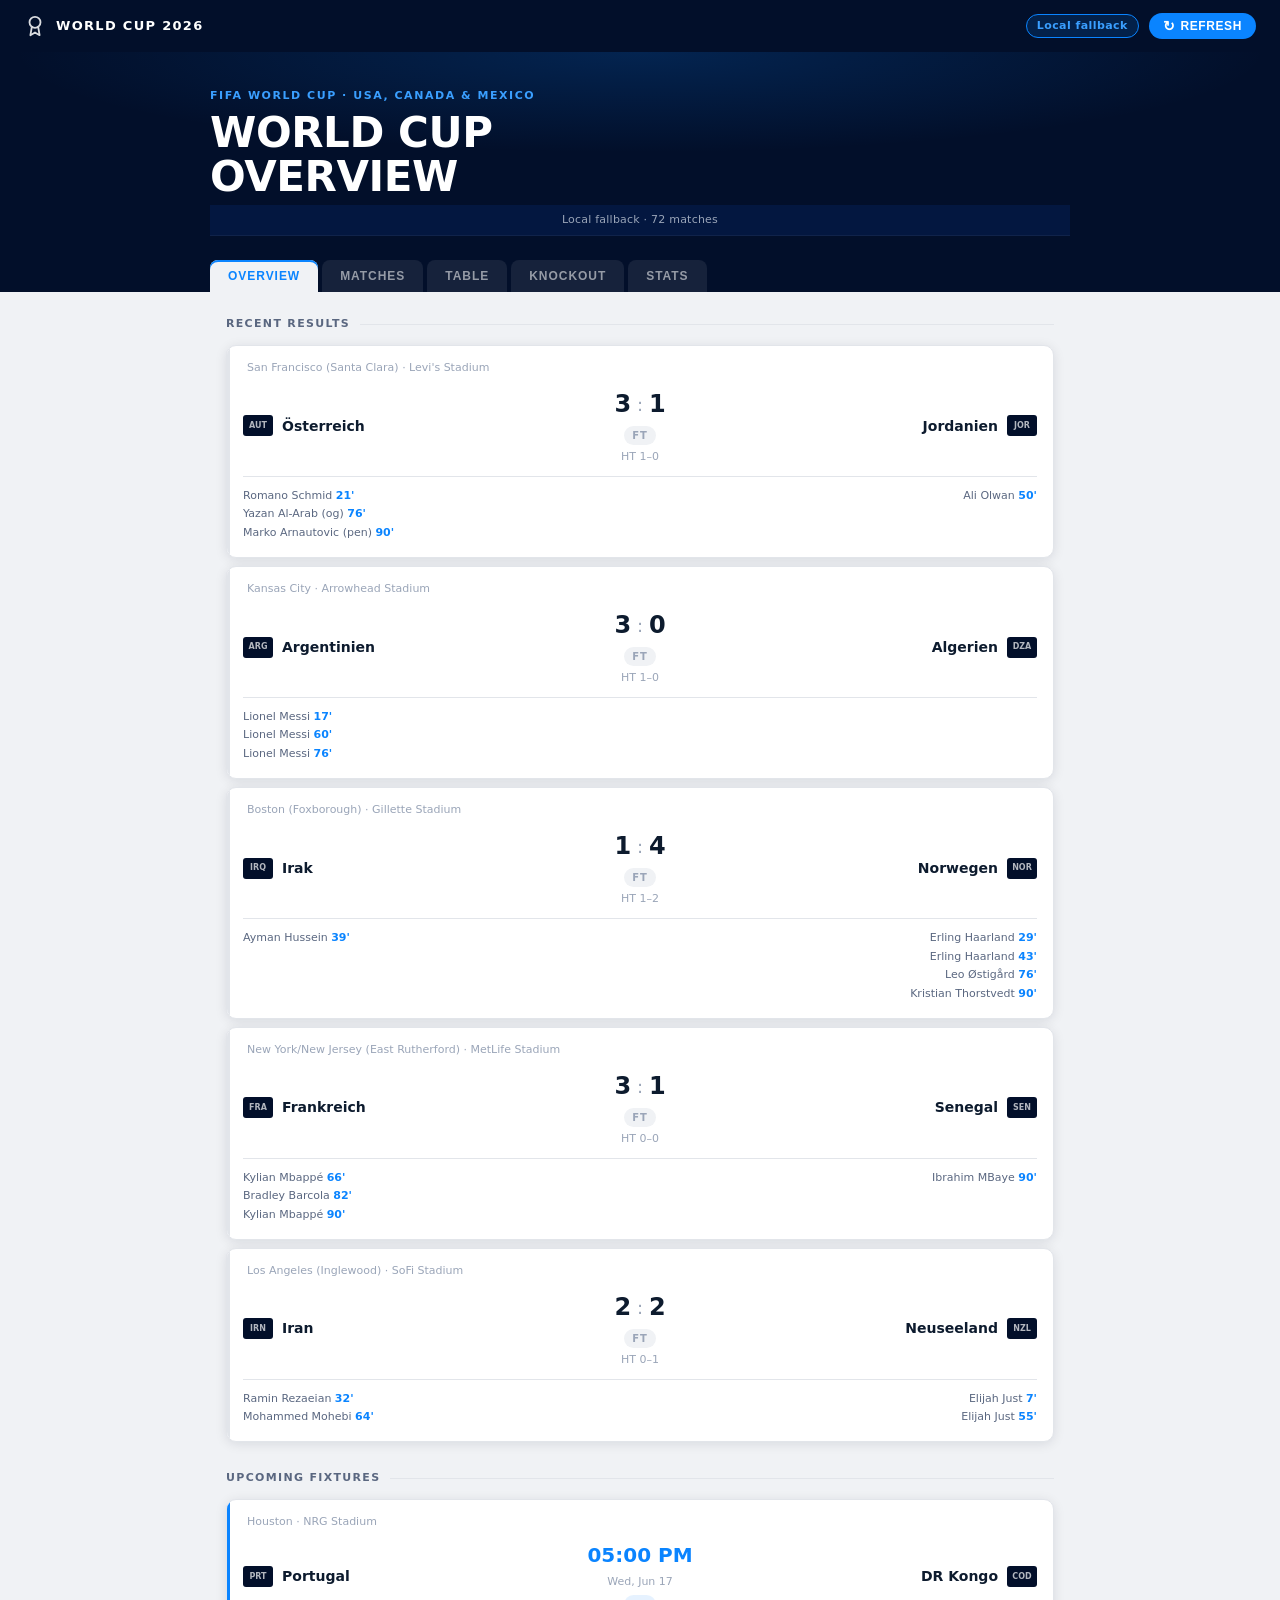
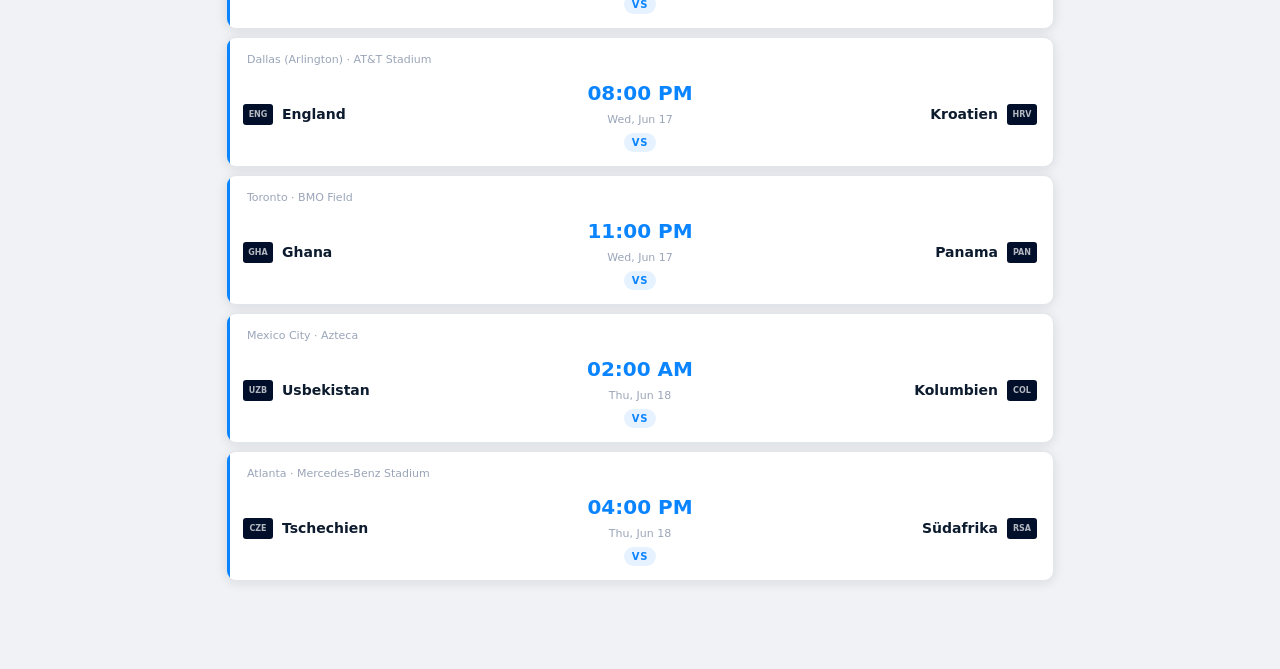
==== index.html @ 9f78140d "Initial commit: FIFA World Cup 2026 Match Centre" ====
<!DOCTYPE html>
<html lang="en">
<head>
<meta charset="UTF-8">
<meta name="viewport" content="width=device-width, initial-scale=1.0">
<title>FIFA World Cup 2026 Match Centre</title>
<style>
/* ── Design tokens ─────────────────────────────────────────────────────── */
:root {
  --hero:    #020f2a;
  --hero2:   #031740;
  --blue:    #0a84ff;
  --blue2:   #3a9fff;
  --red:     #f43056;
  --canvas:  #f0f2f5;
  --card:    #ffffff;
  --border:  #e2e5ea;
  --text:    #0d1b2e;
  --sub:     #5a6780;
  --muted:   #9aa5b8;
  --green:   #00b87a;
  --shadow:  0 2px 12px rgba(2,15,42,.10);
  --shadow2: 0 4px 24px rgba(2,15,42,.14);
  --r:       10px;
}

*, *::before, *::after { box-sizing: border-box; margin: 0; padding: 0; }

body {
  background: var(--canvas);
  color: var(--text);
  font-family: -apple-system, "Segoe UI", system-ui, sans-serif;
  font-size: 14px;
  line-height: 1.5;
  min-height: 100vh;
}

/* ── Top bar ───────────────────────────────────────────────────────────── */
.topbar {
  background: var(--hero);
  display: flex;
  align-items: center;
  justify-content: space-between;
  padding: 0 24px;
  height: 52px;
  gap: 12px;
}
.topbar-brand {
  display: flex;
  align-items: center;
  gap: 10px;
  color: #fff;
  font-size: 13px;
  font-weight: 700;
  letter-spacing: 0.1em;
  text-transform: uppercase;
}
.topbar-brand svg { opacity: .85; }
.topbar-right { display: flex; align-items: center; gap: 10px; }

#source-badge {
  font-size: 11px;
  font-weight: 600;
  padding: 3px 10px;
  border-radius: 20px;
  background: rgba(255,255,255,.08);
  color: var(--muted);
  border: 1px solid rgba(255,255,255,.12);
  letter-spacing: .04em;
  white-space: nowrap;
}
#source-badge.live     { background: rgba(0,184,122,.15); color: var(--green); border-color: var(--green); }
#source-badge.fallback { background: rgba(10,132,255,.15); color: var(--blue2); border-color: var(--blue); }

#refresh-btn {
  display: flex;
  align-items: center;
  gap: 5px;
  background: var(--blue);
  color: #fff;
  border: none;
  padding: 6px 14px;
  border-radius: 20px;
  font-weight: 700;
  font-size: 12px;
  cursor: pointer;
  letter-spacing: .05em;
  text-transform: uppercase;
  transition: background .15s;
  white-space: nowrap;
}
#refresh-btn:hover    { background: var(--blue2); }
#refresh-btn:disabled { opacity: .45; cursor: not-allowed; }
.refresh-icon { font-size: 14px; line-height: 1; }

/* ── Hero ──────────────────────────────────────────────────────────────── */
.hero {
  background: var(--hero);
  padding: 36px 24px 0;
  position: relative;
  overflow: hidden;
}
.hero::before {
  content: '';
  position: absolute;
  inset: 0;
  background: radial-gradient(ellipse 70% 60% at 50% 0%, rgba(10,132,255,.18) 0%, transparent 70%);
  pointer-events: none;
}
.hero-inner {
  max-width: 860px;
  margin: 0 auto;
  position: relative;
}
.hero-eyebrow {
  font-size: 11px;
  font-weight: 700;
  letter-spacing: .14em;
  text-transform: uppercase;
  color: var(--blue2);
  margin-bottom: 6px;
}
.hero-title {
  font-size: clamp(26px, 5vw, 42px);
  font-weight: 900;
  letter-spacing: -.01em;
  text-transform: uppercase;
  color: #fff;
  line-height: 1.05;
  margin-bottom: 6px;
}
.hero-sub {
  font-size: 13px;
  color: rgba(255,255,255,.5);
  margin-bottom: 24px;
}

/* ── Tab nav ───────────────────────────────────────────────────────────── */
.tab-nav {
  display: flex;
  gap: 4px;
  overflow-x: auto;
  scrollbar-width: none;
  padding-bottom: 0;
  position: relative;
}
.tab-nav::-webkit-scrollbar { display: none; }
.tab-btn {
  flex-shrink: 0;
  background: rgba(255,255,255,.08);
  color: rgba(255,255,255,.55);
  border: none;
  padding: 9px 18px;
  border-radius: 8px 8px 0 0;
  font-size: 12px;
  font-weight: 700;
  letter-spacing: .08em;
  text-transform: uppercase;
  cursor: pointer;
  transition: background .15s, color .15s;
  white-space: nowrap;
}
.tab-btn:hover  { background: rgba(255,255,255,.14); color: rgba(255,255,255,.85); }
.tab-btn.active {
  background: var(--canvas);
  color: var(--blue);
  box-shadow: inset 0 2px 0 var(--blue);
}

/* ── Body canvas ───────────────────────────────────────────────────────── */
.body-canvas {
  background: var(--canvas);
  min-height: calc(100vh - 52px - 140px);
}
.page-inner {
  max-width: 860px;
  margin: 0 auto;
  padding: 24px 16px 60px;
}

/* ── Status bar (last updated) ─────────────────────────────────────────── */
#last-updated {
  text-align: center;
  font-size: 11px;
  color: var(--muted);
  padding: 7px 16px;
  background: var(--hero2);
  border-bottom: 1px solid rgba(255,255,255,.05);
  letter-spacing: .02em;
}

/* ── Loading / Error ───────────────────────────────────────────────────── */
#status-msg {
  text-align: center;
  padding: 60px 20px;
  color: var(--sub);
  font-size: 15px;
  display: none;
}
#status-msg.error { color: var(--red); }
.spinner {
  display: inline-block;
  width: 32px; height: 32px;
  border: 3px solid var(--border);
  border-top-color: var(--blue);
  border-radius: 50%;
  animation: spin .7s linear infinite;
  margin-bottom: 14px;
}
@keyframes spin { to { transform: rotate(360deg); } }

/* ── Tab panels ────────────────────────────────────────────────────────── */
.tab-panel { display: none; }
.tab-panel.active { display: block; }

/* ── Placeholder cards (non-Matches tabs) ──────────────────────────────── */
.placeholder-card {
  background: var(--card);
  border: 1px solid var(--border);
  border-radius: var(--r);
  padding: 40px 24px;
  text-align: center;
  box-shadow: var(--shadow);
  margin-bottom: 16px;
}
.placeholder-icon {
  font-size: 40px;
  margin-bottom: 12px;
  opacity: .6;
}
.placeholder-title {
  font-size: 16px;
  font-weight: 700;
  color: var(--text);
  margin-bottom: 6px;
  text-transform: uppercase;
  letter-spacing: .04em;
}
.placeholder-sub { font-size: 13px; color: var(--sub); }

/* ── Stage section ─────────────────────────────────────────────────────── */
.stage { margin-bottom: 28px; }
.stage-header {
  display: flex;
  align-items: center;
  gap: 10px;
  margin-bottom: 12px;
}
.stage-title {
  font-size: 11px;
  font-weight: 800;
  letter-spacing: .12em;
  text-transform: uppercase;
  color: var(--sub);
}
.stage-divider {
  flex: 1;
  height: 1px;
  background: var(--border);
}
.stage-count {
  font-size: 11px;
  color: var(--muted);
  background: var(--border);
  padding: 2px 8px;
  border-radius: 10px;
}

/* ── Match card ────────────────────────────────────────────────────────── */
.match-card {
  background: var(--card);
  border: 1px solid var(--border);
  border-radius: var(--r);
  padding: 14px 16px;
  margin-bottom: 8px;
  box-shadow: var(--shadow);
  transition: box-shadow .15s, border-color .15s;
  position: relative;
  overflow: hidden;
}
.match-card:hover { box-shadow: var(--shadow2); border-color: #cdd2db; }
.match-card::before {
  content: '';
  position: absolute;
  left: 0; top: 0; bottom: 0;
  width: 3px;
  border-radius: 4px 0 0 4px;
}
.match-card.is-live::before    { background: var(--red); }
.match-card.is-finished::before { background: var(--border); }
.match-card.is-upcoming::before { background: var(--blue); }

.match-meta {
  display: flex;
  justify-content: space-between;
  align-items: center;
  font-size: 11px;
  color: var(--muted);
  margin-bottom: 10px;
  padding-left: 4px;
}
.venue-text { font-size: 11px; color: var(--muted); }

.match-body {
  display: grid;
  grid-template-columns: 1fr auto 1fr;
  align-items: center;
  gap: 8px;
}
.team {
  display: flex;
  align-items: center;
  gap: 9px;
}
.team.team2 { flex-direction: row-reverse; text-align: right; }
.team-flag {
  width: 30px; height: 21px;
  object-fit: cover;
  border-radius: 3px;
  flex-shrink: 0;
  background: var(--border);
  box-shadow: 0 1px 3px rgba(0,0,0,.12);
}
.flag-fallback {
  width: 30px; height: 21px;
  background: var(--hero);
  border-radius: 3px;
  display: flex;
  align-items: center;
  justify-content: center;
  font-size: 8px;
  font-weight: 800;
  color: rgba(255,255,255,.7);
  flex-shrink: 0;
}
.team-name {
  font-size: 14px;
  font-weight: 700;
  color: var(--text);
  line-height: 1.2;
}
.team-short { display: none; }

/* Score / time center */
.score-col {
  display: flex;
  flex-direction: column;
  align-items: center;
  gap: 4px;
  min-width: 84px;
}
.score-box {
  display: flex;
  align-items: center;
  font-size: 24px;
  font-weight: 900;
  color: var(--text);
  letter-spacing: -.01em;
}
.score-sep { font-size: 18px; font-weight: 300; color: var(--muted); padding: 0 6px; }

.kickoff-time { font-size: 20px; font-weight: 800; color: var(--blue); }
.kickoff-date { font-size: 11px; color: var(--muted); }

.status-badge {
  font-size: 10px;
  font-weight: 800;
  letter-spacing: .08em;
  text-transform: uppercase;
  padding: 2px 8px;
  border-radius: 10px;
}
.badge-ft   { background: #f0f2f5; color: var(--muted); }
.badge-live { background: var(--red); color: #fff; animation: pulse 1.1s ease-in-out infinite; }
.badge-soon { background: rgba(10,132,255,.1); color: var(--blue); }
@keyframes pulse { 0%,100% { opacity:1; } 50% { opacity:.6; } }

.ht-score { font-size: 11px; color: var(--muted); }

/* Goals */
.goals-row {
  margin-top: 10px;
  padding-top: 10px;
  border-top: 1px solid var(--border);
  display: flex;
  justify-content: space-between;
  gap: 8px;
  font-size: 11px;
  color: var(--sub);
}
.goals-team { flex: 1; }
.goals-team.goals-t2 { text-align: right; }
.goal-item { line-height: 1.7; }
.goal-item .minute { color: var(--blue); font-weight: 700; }

/* ── "More matches" pill ───────────────────────────────────────────────── */
.more-wrap {
  text-align: center;
  margin: 4px 0 16px;
}
#more-btn {
  background: var(--card);
  color: var(--blue);
  border: 1.5px solid var(--blue);
  padding: 8px 22px;
  border-radius: 20px;
  font-size: 12px;
  font-weight: 700;
  letter-spacing: .06em;
  text-transform: uppercase;
  cursor: pointer;
  box-shadow: var(--shadow);
  transition: background .15s, color .15s;
}
#more-btn:hover { background: var(--blue); color: #fff; }

/* ── Responsive ────────────────────────────────────────────────────────── */
@media (max-width: 520px) {
  .topbar { padding: 0 14px; }
  .hero   { padding: 24px 14px 0; }
  .team-name  { display: none; }
  .team-short { display: block; font-size: 13px; font-weight: 700; color: var(--text); }
  .score-box  { font-size: 20px; }
  .hero-title { font-size: 26px; }
  .tab-btn    { padding: 9px 13px; font-size: 11px; }
}
</style>
</head>
<body>

<!-- ── Top bar ──────────────────────────────────────────────────────────── -->
<div class="topbar">
  <div class="topbar-brand">
    <svg width="22" height="22" viewBox="0 0 24 24" fill="none" stroke="currentColor" stroke-width="2" stroke-linecap="round" stroke-linejoin="round">
      <circle cx="12" cy="8" r="6"/><path d="M15.477 12.89 17 22l-5-3-5 3 1.523-9.11"/>
    </svg>
    World Cup 2026
  </div>
  <div class="topbar-right">
    <span id="source-badge">—</span>
    <button id="refresh-btn"><span class="refresh-icon">↻</span> Refresh</button>
  </div>
</div>

<!-- ── Hero + tabs ──────────────────────────────────────────────────────── -->
<div class="hero">
  <div class="hero-inner">
    <div class="hero-eyebrow">FIFA World Cup · USA, Canada &amp; Mexico</div>
    <h1 class="hero-title">World Cup<br>Overview</h1>
    <p class="hero-sub" id="last-updated">Loading match data…</p>

    <nav class="tab-nav" role="tablist">
      <button class="tab-btn active" data-tab="overview"  role="tab">Overview</button>
      <button class="tab-btn"        data-tab="matches"   role="tab">Matches</button>
      <button class="tab-btn"        data-tab="table"     role="tab">Table</button>
      <button class="tab-btn"        data-tab="knockout"  role="tab">Knockout</button>
      <button class="tab-btn"        data-tab="stats"     role="tab">Stats</button>
    </nav>
  </div>
</div>

<!-- ── Body canvas ──────────────────────────────────────────────────────── -->
<div class="body-canvas">
  <div class="page-inner">

    <div id="status-msg"></div>

    <!-- Overview tab -->
    <section class="tab-panel active" id="tab-overview">
      <!-- populated by JS -->
    </section>

    <!-- Matches tab -->
    <section class="tab-panel" id="tab-matches">
      <!-- populated by JS -->
    </section>

    <!-- Table placeholder -->
    <section class="tab-panel" id="tab-table">
      <div class="placeholder-card">
        <div class="placeholder-icon">📊</div>
        <div class="placeholder-title">Group Standings</div>
        <div class="placeholder-sub">Full group tables with points, goal difference and qualification status — coming soon.</div>
      </div>
    </section>

    <!-- Knockout placeholder -->
    <section class="tab-panel" id="tab-knockout">
      <div class="placeholder-card">
        <div class="placeholder-icon">🏆</div>
        <div class="placeholder-title">Knockout Bracket</div>
        <div class="placeholder-sub">The Round of 32 bracket pre-seeded from group standings will appear here once the group stage concludes.</div>
      </div>
    </section>

    <!-- Stats placeholder -->
    <section class="tab-panel" id="tab-stats">
      <div class="placeholder-card">
        <div class="placeholder-icon">⚽</div>
        <div class="placeholder-title">Tournament Stats</div>
        <div class="placeholder-sub">Top scorers, goals by group, and team statistics — coming soon.</div>
      </div>
    </section>

  </div>
</div>

<!-- Uncomment to force local mock (no network needed):
<script src="data/openligadb-wm26-2026.mock.js"></script>
-->

<script>
(function () {
  'use strict';

  const API_URL  = 'https://api.openligadb.de/getmatchdata/wm26/2026';
  const FALLBACK = 'data/openligadb-wm26-2026.json';

  // How many stage groups to show before the "More" button
  const INITIAL_STAGES = 3;

  // ── Helpers ───────────────────────────────────────────────────────────────

  function getScore(match) {
    let ft = null, ht = null;
    for (const r of match.matchResults || []) {
      if (r.resultTypeID === 2) ft = [r.pointsTeam1, r.pointsTeam2];
      if (r.resultTypeID === 1) ht = [r.pointsTeam1, r.pointsTeam2];
    }
    return { ft, ht };
  }

  function getStatus(match) {
    if (match.matchIsFinished) return 'finished';
    if ((match.matchResults || []).length > 0) return 'live';
    return 'upcoming';
  }

  function fmtTime(isoUTC) {
    const d = new Date(isoUTC.endsWith('Z') ? isoUTC : isoUTC + 'Z');
    return d.toLocaleTimeString([], { hour: '2-digit', minute: '2-digit' });
  }

  function fmtDate(isoUTC) {
    const d = new Date(isoUTC.endsWith('Z') ? isoUTC : isoUTC + 'Z');
    return d.toLocaleDateString([], { weekday: 'short', day: 'numeric', month: 'short' });
  }

  function groupLabel(match) {
    const name = (match.group && match.group.groupName) || '';
    if (/Gruppenphase\s*1/i.test(name)) return 'Group Stage — Matchday 1';
    if (/Gruppenphase\s*2/i.test(name)) return 'Group Stage — Matchday 2';
    if (/Gruppenphase\s*3/i.test(name)) return 'Group Stage — Matchday 3';
    if (/Achtelfinale/i.test(name))     return 'Round of 16';
    if (/Viertelfinale/i.test(name))    return 'Quarter-finals';
    if (/Halbfinale/i.test(name))       return 'Semi-finals';
    if (/Finale/i.test(name))           return 'Final';
    return name || 'Other';
  }

  function stageOrder(match) {
    return (match.group && match.group.groupOrderID) || 99;
  }

  // ── Flag image ────────────────────────────────────────────────────────────

  function flagImg(team) {
    const short = (team.shortName || '??').slice(0, 3).toUpperCase();
    if (team.teamIconUrl) {
      return `<img class="team-flag" src="${team.teamIconUrl}"
        alt="${short}" title="${team.teamName}"
        onerror="this.outerHTML=\`<span class='flag-fallback'>${short}</span>\`">`;
    }
    return `<span class="flag-fallback">${short}</span>`;
  }

  // ── Match card ────────────────────────────────────────────────────────────

  function matchCard(match) {
    const { ft, ht } = getScore(match);
    const status     = getStatus(match);

    let badge = '';
    if (status === 'finished') {
      badge = `<span class="status-badge badge-ft">FT</span>`;
    } else if (status === 'live') {
      badge = `<span class="status-badge badge-live">● Live</span>`;
    } else {
      badge = `<span class="status-badge badge-soon">vs</span>`;
    }

    let center = '';
    if (status === 'finished' || status === 'live') {
      const s = ft || [0, 0];
      center = `
        <div class="score-col">
          <div class="score-box">
            <span>${s[0]}</span><span class="score-sep">:</span><span>${s[1]}</span>
          </div>
          ${badge}
          ${ht ? `<div class="ht-score">HT ${ht[0]}–${ht[1]}</div>` : ''}
        </div>`;
    } else {
      const dt = match.matchDateTimeUTC || match.matchDateTime;
      center = `
        <div class="score-col">
          <div class="kickoff-time">${fmtTime(dt)}</div>
          <div class="kickoff-date">${fmtDate(dt)}</div>
          ${badge}
        </div>`;
    }

    let goalsRow = '';
    if ((status === 'finished' || status === 'live') && (match.goals || []).length > 0) {
      const byT1 = [], byT2 = [];
      let prev = 0;
      for (const g of match.goals) {
        const suffix = g.isOwnGoal ? ' (og)' : g.isPenalty ? ' (pen)' : '';
        const lbl = `${g.goalGetterName || '?'}${suffix} <span class="minute">${g.matchMinute}'</span>`;
        if (g.scoreTeam1 > prev) byT1.push(lbl); else byT2.push(lbl);
        prev = g.scoreTeam1;
      }
      goalsRow = `
        <div class="goals-row">
          <div class="goals-team goals-t1">${byT1.map(g => `<div class="goal-item">${g}</div>`).join('')}</div>
          <div class="goals-team goals-t2">${byT2.map(g => `<div class="goal-item">${g}</div>`).join('')}</div>
        </div>`;
    }

    const venue = match.location
      ? `${match.location.locationCity}${match.location.locationStadium ? ' · ' + match.location.locationStadium : ''}`
      : '';

    return `
      <div class="match-card is-${status}">
        <div class="match-meta">
          <span class="venue-text">${venue}</span>
        </div>
        <div class="match-body">
          <div class="team team1">
            ${flagImg(match.team1)}
            <span class="team-name">${match.team1.teamName}</span>
            <span class="team-short">${match.team1.shortName || match.team1.teamName}</span>
          </div>
          ${center}
          <div class="team team2">
            ${flagImg(match.team2)}
            <span class="team-name">${match.team2.teamName}</span>
            <span class="team-short">${match.team2.shortName || match.team2.teamName}</span>
          </div>
        </div>
        ${goalsRow}
      </div>`;
  }

  // ── Build sorted stage map ────────────────────────────────────────────────

  function buildStages(matches) {
    const sorted = [...matches].sort((a, b) => {
      const d = stageOrder(a) - stageOrder(b);
      if (d !== 0) return d;
      return new Date(a.matchDateTimeUTC || a.matchDateTime) -
             new Date(b.matchDateTimeUTC || b.matchDateTime);
    });
    const map = new Map();
    for (const m of sorted) {
      const key = `${stageOrder(m)}__${groupLabel(m)}`;
      if (!map.has(key)) map.set(key, { label: groupLabel(m), matches: [] });
      map.get(key).matches.push(m);
    }
    return [...map.values()];
  }

  function stageHtml(stage) {
    return `
      <div class="stage">
        <div class="stage-header">
          <span class="stage-title">${stage.label}</span>
          <span class="stage-divider"></span>
          <span class="stage-count">${stage.matches.length} match${stage.matches.length !== 1 ? 'es' : ''}</span>
        </div>
        ${stage.matches.map(matchCard).join('')}
      </div>`;
  }

  // ── Render: Matches tab ───────────────────────────────────────────────────

  function renderMatches(matches) {
    const stages = buildStages(matches);
    const panel  = document.getElementById('tab-matches');

    if (stages.length === 0) {
      panel.innerHTML = `<p style="color:var(--sub);text-align:center;padding:40px">No matches found.</p>`;
      return;
    }

    const visible  = stages.slice(0, INITIAL_STAGES);
    const hidden   = stages.slice(INITIAL_STAGES);
    const hasMore  = hidden.length > 0;

    let html = visible.map(stageHtml).join('');

    if (hasMore) {
      html += `<div class="more-wrap"><button id="more-btn">Show ${hidden.length} more group${hidden.length !== 1 ? 's' : ''}</button></div>`;
    }

    panel.innerHTML = html;

    if (hasMore) {
      document.getElementById('more-btn').addEventListener('click', () => {
        const btn  = document.getElementById('more-btn');
        const wrap = btn.parentElement;
        wrap.insertAdjacentHTML('beforebegin', hidden.map(stageHtml).join(''));
        wrap.remove();
      });
    }
  }

  // ── Render: Overview tab ──────────────────────────────────────────────────

  function renderOverview(matches) {
    const panel = document.getElementById('tab-overview');
    const now   = Date.now();

    const live     = matches.filter(m => getStatus(m) === 'live');
    const finished = matches.filter(m => getStatus(m) === 'finished')
                            .sort((a, b) => new Date(b.matchDateTimeUTC || b.matchDateTime) -
                                            new Date(a.matchDateTimeUTC || a.matchDateTime))
                            .slice(0, 5);
    const upcoming = matches.filter(m => getStatus(m) === 'upcoming')
                            .sort((a, b) => new Date(a.matchDateTimeUTC || a.matchDateTime) -
                                            new Date(b.matchDateTimeUTC || b.matchDateTime))
                            .slice(0, 5);

    function section(title, ms) {
      if (!ms.length) return '';
      return `
        <div class="stage">
          <div class="stage-header">
            <span class="stage-title">${title}</span>
            <span class="stage-divider"></span>
          </div>
          ${ms.map(matchCard).join('')}
        </div>`;
    }

    const html = section('🔴 Live Now', live) +
                 section('Recent Results', finished) +
                 section('Upcoming Fixtures', upcoming);

    panel.innerHTML = html ||
      `<div class="placeholder-card">
        <div class="placeholder-icon">📅</div>
        <div class="placeholder-title">No matches right now</div>
        <div class="placeholder-sub">Check the Matches tab for the full schedule.</div>
       </div>`;
  }

  // ── Data loading ──────────────────────────────────────────────────────────

  function setStatus(msg, isError) {
    const el = document.getElementById('status-msg');
    el.style.display = msg ? 'block' : 'none';
    el.className = isError ? 'error' : '';
    el.innerHTML = msg;
  }

  function setBadge(text, cls) {
    const el = document.getElementById('source-badge');
    el.textContent = text;
    el.className = cls;
  }

  function setMeta(text) {
    document.getElementById('last-updated').textContent = text;
  }

  function extractMatches(data) {
    if (Array.isArray(data)) return data;
    if (data && Array.isArray(data.matches)) return data.matches;
    return [];
  }

  async function load() {
    const btn = document.getElementById('refresh-btn');
    btn.disabled = true;
    setStatus(`<div class="spinner"></div><br>Loading match data…`, false);
    document.getElementById('tab-matches').innerHTML  = '';
    document.getElementById('tab-overview').innerHTML = '';

    try {
      // 1. Mock override
      if (window.__OPENLIGADB_WM26_MOCK__) {
        const matches = extractMatches(window.__OPENLIGADB_WM26_MOCK__);
        renderOverview(matches);
        renderMatches(matches);
        setBadge('Mock data', 'fallback');
        setStatus('', false);
        setMeta(`Mock data · ${matches.length} matches`);
        btn.disabled = false;
        return;
      }

      // 2. Live API
      let matches = null;
      try {
        const resp = await fetch(API_URL, { cache: 'no-store' });
        if (!resp.ok) throw new Error(`HTTP ${resp.status}`);
        const data = await resp.json();
        matches = extractMatches(data);
        setBadge('Live', 'live');
        setMeta(`Live data · ${matches.length} matches · ${new Date().toLocaleTimeString()}`);
      } catch (liveErr) {
        console.warn('Live API failed, using local fallback:', liveErr.message);
        // 3. Local JSON fallback
        const resp2 = await fetch(FALLBACK, { cache: 'no-store' });
        if (!resp2.ok) throw new Error(`Fallback HTTP ${resp2.status}`);
        const data2 = await resp2.json();
        matches = extractMatches(data2);
        setBadge('Local fallback', 'fallback');
        setMeta(`Local fallback · ${matches.length} matches`);
      }

      renderOverview(matches);
      renderMatches(matches);
      setStatus('', false);

    } catch (err) {
      setStatus(`⚠ Could not load match data.<br><small>${err.message}</small>`, true);
      setBadge('Error', '');
      setMeta('');
    } finally {
      btn.disabled = false;
    }
  }

  // ── Tab switching ─────────────────────────────────────────────────────────

  document.querySelectorAll('.tab-btn').forEach(btn => {
    btn.addEventListener('click', () => {
      document.querySelectorAll('.tab-btn').forEach(b => b.classList.remove('active'));
      document.querySelectorAll('.tab-panel').forEach(p => p.classList.remove('active'));
      btn.classList.add('active');
      document.getElementById('tab-' + btn.dataset.tab).classList.add('active');
    });
  });

  // ── Init ──────────────────────────────────────────────────────────────────

  document.getElementById('refresh-btn').addEventListener('click', load);
  load();
})();
</script>
</body>
</html>
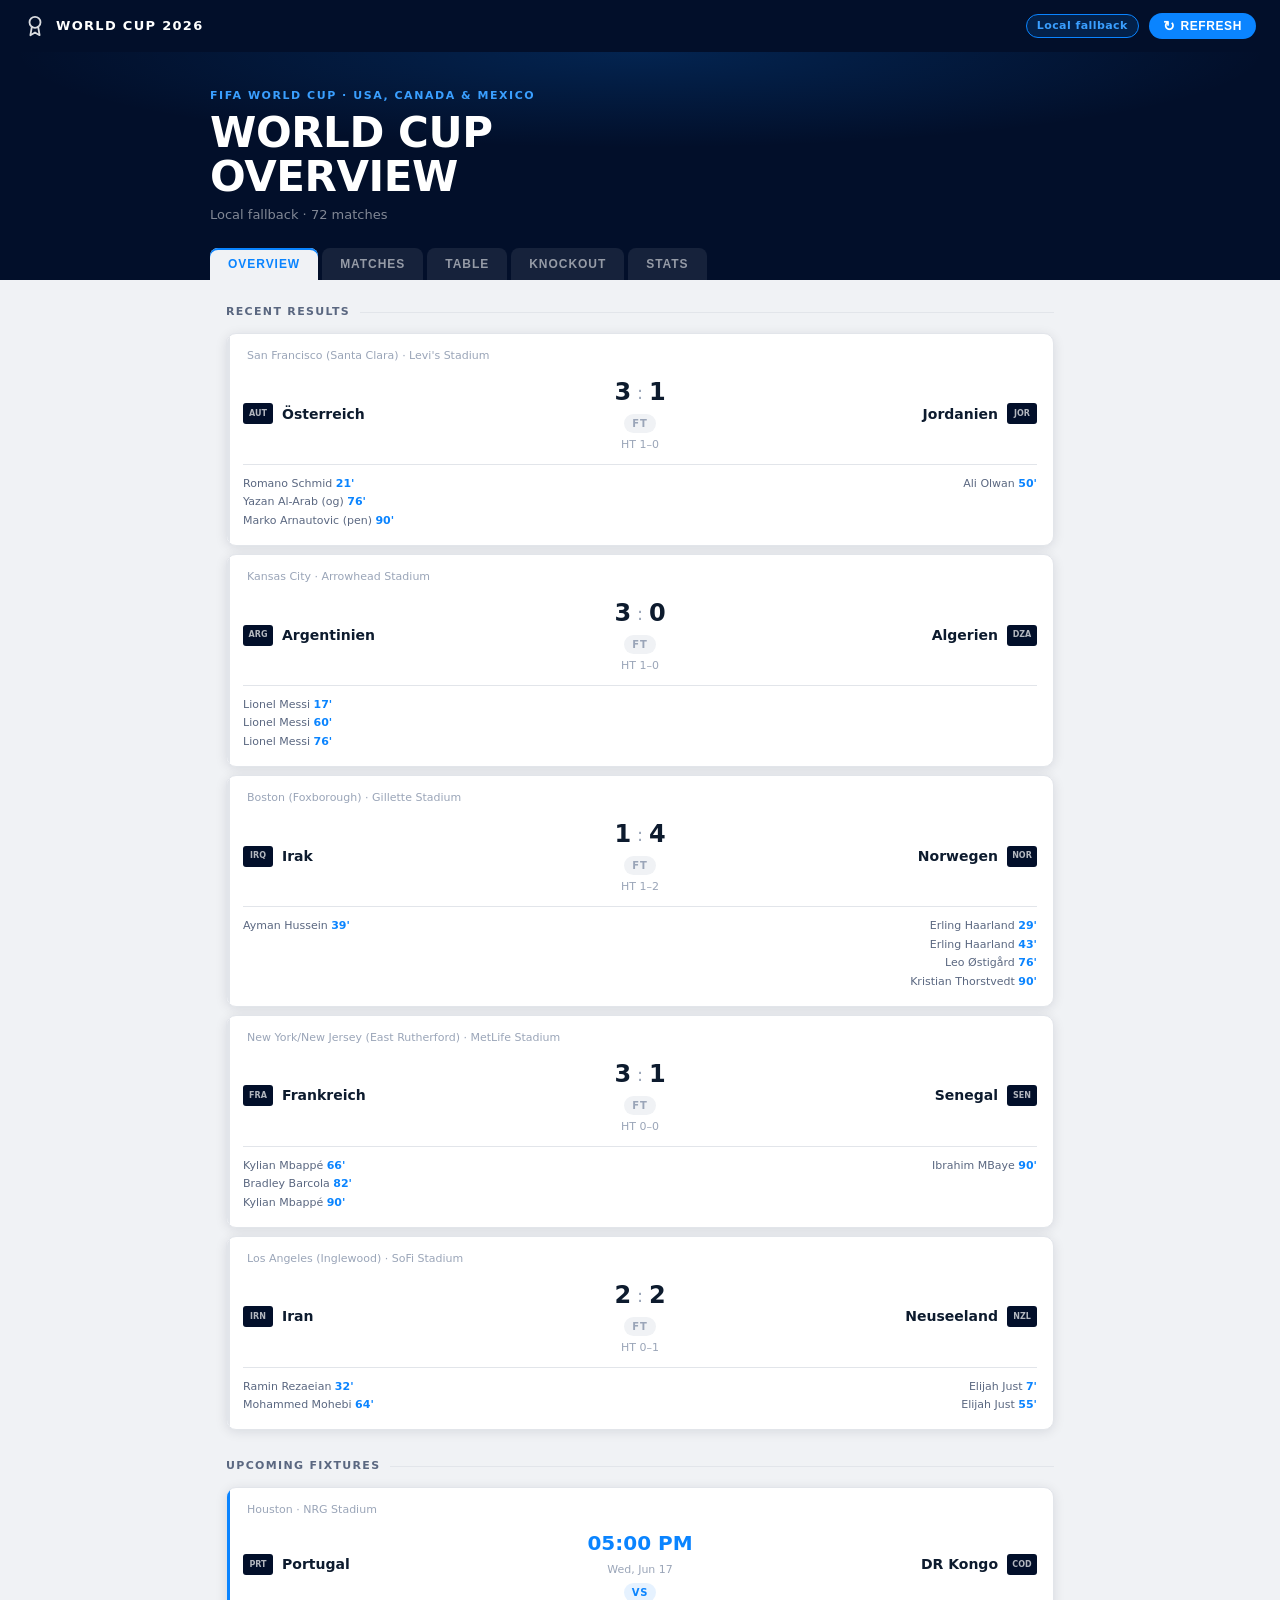
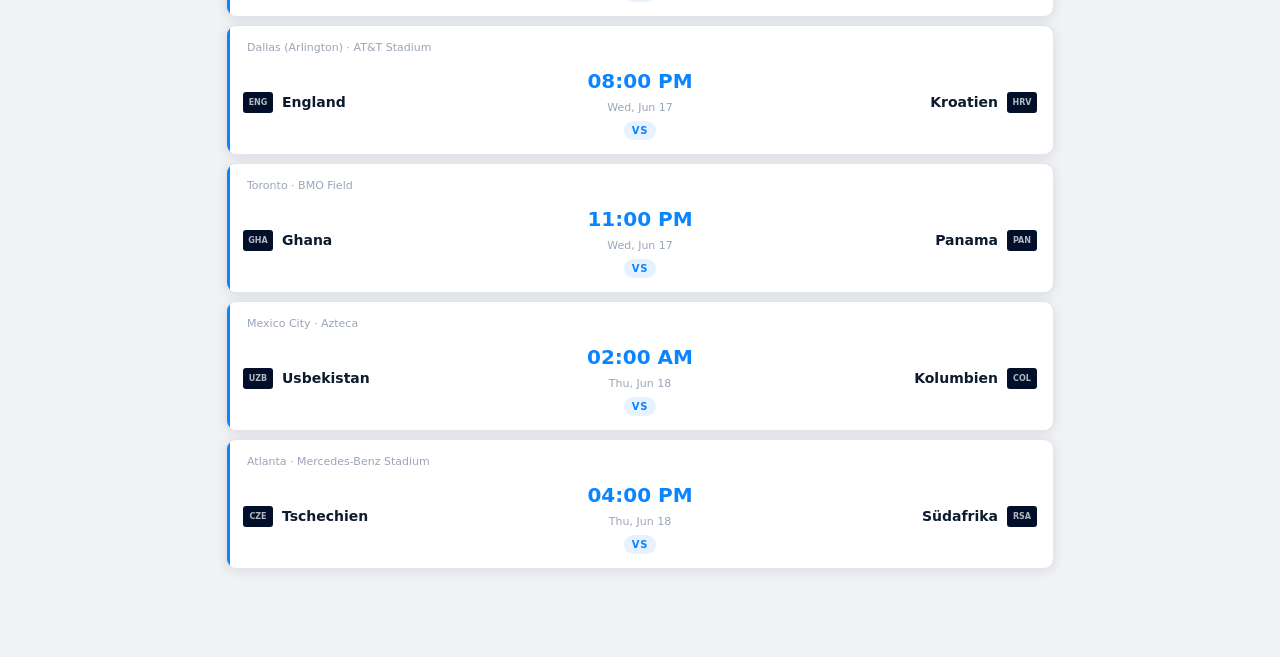
==== commit b6f638f5: "Add app.js, main.css, and updated index.html" ====
--- a/index.html
+++ b/index.html
@@ -1,430 +1,10 @@
 <!DOCTYPE html>
 <html lang="en">
 <head>
-<meta charset="UTF-8">
-<meta name="viewport" content="width=device-width, initial-scale=1.0">
-<title>FIFA World Cup 2026 Match Centre</title>
-<style>
-/* ── Design tokens ─────────────────────────────────────────────────────── */
-:root {
-  --hero:    #020f2a;
-  --hero2:   #031740;
-  --blue:    #0a84ff;
-  --blue2:   #3a9fff;
-  --red:     #f43056;
-  --canvas:  #f0f2f5;
-  --card:    #ffffff;
-  --border:  #e2e5ea;
-  --text:    #0d1b2e;
-  --sub:     #5a6780;
-  --muted:   #9aa5b8;
-  --green:   #00b87a;
-  --shadow:  0 2px 12px rgba(2,15,42,.10);
-  --shadow2: 0 4px 24px rgba(2,15,42,.14);
-  --r:       10px;
-}
-
-*, *::before, *::after { box-sizing: border-box; margin: 0; padding: 0; }
-
-body {
-  background: var(--canvas);
-  color: var(--text);
-  font-family: -apple-system, "Segoe UI", system-ui, sans-serif;
-  font-size: 14px;
-  line-height: 1.5;
-  min-height: 100vh;
-}
-
-/* ── Top bar ───────────────────────────────────────────────────────────── */
-.topbar {
-  background: var(--hero);
-  display: flex;
-  align-items: center;
-  justify-content: space-between;
-  padding: 0 24px;
-  height: 52px;
-  gap: 12px;
-}
-.topbar-brand {
-  display: flex;
-  align-items: center;
-  gap: 10px;
-  color: #fff;
-  font-size: 13px;
-  font-weight: 700;
-  letter-spacing: 0.1em;
-  text-transform: uppercase;
-}
-.topbar-brand svg { opacity: .85; }
-.topbar-right { display: flex; align-items: center; gap: 10px; }
-
-#source-badge {
-  font-size: 11px;
-  font-weight: 600;
-  padding: 3px 10px;
-  border-radius: 20px;
-  background: rgba(255,255,255,.08);
-  color: var(--muted);
-  border: 1px solid rgba(255,255,255,.12);
-  letter-spacing: .04em;
-  white-space: nowrap;
-}
-#source-badge.live     { background: rgba(0,184,122,.15); color: var(--green); border-color: var(--green); }
-#source-badge.fallback { background: rgba(10,132,255,.15); color: var(--blue2); border-color: var(--blue); }
-
-#refresh-btn {
-  display: flex;
-  align-items: center;
-  gap: 5px;
-  background: var(--blue);
-  color: #fff;
-  border: none;
-  padding: 6px 14px;
-  border-radius: 20px;
-  font-weight: 700;
-  font-size: 12px;
-  cursor: pointer;
-  letter-spacing: .05em;
-  text-transform: uppercase;
-  transition: background .15s;
-  white-space: nowrap;
-}
-#refresh-btn:hover    { background: var(--blue2); }
-#refresh-btn:disabled { opacity: .45; cursor: not-allowed; }
-.refresh-icon { font-size: 14px; line-height: 1; }
-
-/* ── Hero ──────────────────────────────────────────────────────────────── */
-.hero {
-  background: var(--hero);
-  padding: 36px 24px 0;
-  position: relative;
-  overflow: hidden;
-}
-.hero::before {
-  content: '';
-  position: absolute;
-  inset: 0;
-  background: radial-gradient(ellipse 70% 60% at 50% 0%, rgba(10,132,255,.18) 0%, transparent 70%);
-  pointer-events: none;
-}
-.hero-inner {
-  max-width: 860px;
-  margin: 0 auto;
-  position: relative;
-}
-.hero-eyebrow {
-  font-size: 11px;
-  font-weight: 700;
-  letter-spacing: .14em;
-  text-transform: uppercase;
-  color: var(--blue2);
-  margin-bottom: 6px;
-}
-.hero-title {
-  font-size: clamp(26px, 5vw, 42px);
-  font-weight: 900;
-  letter-spacing: -.01em;
-  text-transform: uppercase;
-  color: #fff;
-  line-height: 1.05;
-  margin-bottom: 6px;
-}
-.hero-sub {
-  font-size: 13px;
-  color: rgba(255,255,255,.5);
-  margin-bottom: 24px;
-}
-
-/* ── Tab nav ───────────────────────────────────────────────────────────── */
-.tab-nav {
-  display: flex;
-  gap: 4px;
-  overflow-x: auto;
-  scrollbar-width: none;
-  padding-bottom: 0;
-  position: relative;
-}
-.tab-nav::-webkit-scrollbar { display: none; }
-.tab-btn {
-  flex-shrink: 0;
-  background: rgba(255,255,255,.08);
-  color: rgba(255,255,255,.55);
-  border: none;
-  padding: 9px 18px;
-  border-radius: 8px 8px 0 0;
-  font-size: 12px;
-  font-weight: 700;
-  letter-spacing: .08em;
-  text-transform: uppercase;
-  cursor: pointer;
-  transition: background .15s, color .15s;
-  white-space: nowrap;
-}
-.tab-btn:hover  { background: rgba(255,255,255,.14); color: rgba(255,255,255,.85); }
-.tab-btn.active {
-  background: var(--canvas);
-  color: var(--blue);
-  box-shadow: inset 0 2px 0 var(--blue);
-}
-
-/* ── Body canvas ───────────────────────────────────────────────────────── */
-.body-canvas {
-  background: var(--canvas);
-  min-height: calc(100vh - 52px - 140px);
-}
-.page-inner {
-  max-width: 860px;
-  margin: 0 auto;
-  padding: 24px 16px 60px;
-}
-
-/* ── Status bar (last updated) ─────────────────────────────────────────── */
-#last-updated {
-  text-align: center;
-  font-size: 11px;
-  color: var(--muted);
-  padding: 7px 16px;
-  background: var(--hero2);
-  border-bottom: 1px solid rgba(255,255,255,.05);
-  letter-spacing: .02em;
-}
-
-/* ── Loading / Error ───────────────────────────────────────────────────── */
-#status-msg {
-  text-align: center;
-  padding: 60px 20px;
-  color: var(--sub);
-  font-size: 15px;
-  display: none;
-}
-#status-msg.error { color: var(--red); }
-.spinner {
-  display: inline-block;
-  width: 32px; height: 32px;
-  border: 3px solid var(--border);
-  border-top-color: var(--blue);
-  border-radius: 50%;
-  animation: spin .7s linear infinite;
-  margin-bottom: 14px;
-}
-@keyframes spin { to { transform: rotate(360deg); } }
-
-/* ── Tab panels ────────────────────────────────────────────────────────── */
-.tab-panel { display: none; }
-.tab-panel.active { display: block; }
-
-/* ── Placeholder cards (non-Matches tabs) ──────────────────────────────── */
-.placeholder-card {
-  background: var(--card);
-  border: 1px solid var(--border);
-  border-radius: var(--r);
-  padding: 40px 24px;
-  text-align: center;
-  box-shadow: var(--shadow);
-  margin-bottom: 16px;
-}
-.placeholder-icon {
-  font-size: 40px;
-  margin-bottom: 12px;
-  opacity: .6;
-}
-.placeholder-title {
-  font-size: 16px;
-  font-weight: 700;
-  color: var(--text);
-  margin-bottom: 6px;
-  text-transform: uppercase;
-  letter-spacing: .04em;
-}
-.placeholder-sub { font-size: 13px; color: var(--sub); }
-
-/* ── Stage section ─────────────────────────────────────────────────────── */
-.stage { margin-bottom: 28px; }
-.stage-header {
-  display: flex;
-  align-items: center;
-  gap: 10px;
-  margin-bottom: 12px;
-}
-.stage-title {
-  font-size: 11px;
-  font-weight: 800;
-  letter-spacing: .12em;
-  text-transform: uppercase;
-  color: var(--sub);
-}
-.stage-divider {
-  flex: 1;
-  height: 1px;
-  background: var(--border);
-}
-.stage-count {
-  font-size: 11px;
-  color: var(--muted);
-  background: var(--border);
-  padding: 2px 8px;
-  border-radius: 10px;
-}
-
-/* ── Match card ────────────────────────────────────────────────────────── */
-.match-card {
-  background: var(--card);
-  border: 1px solid var(--border);
-  border-radius: var(--r);
-  padding: 14px 16px;
-  margin-bottom: 8px;
-  box-shadow: var(--shadow);
-  transition: box-shadow .15s, border-color .15s;
-  position: relative;
-  overflow: hidden;
-}
-.match-card:hover { box-shadow: var(--shadow2); border-color: #cdd2db; }
-.match-card::before {
-  content: '';
-  position: absolute;
-  left: 0; top: 0; bottom: 0;
-  width: 3px;
-  border-radius: 4px 0 0 4px;
-}
-.match-card.is-live::before    { background: var(--red); }
-.match-card.is-finished::before { background: var(--border); }
-.match-card.is-upcoming::before { background: var(--blue); }
-
-.match-meta {
-  display: flex;
-  justify-content: space-between;
-  align-items: center;
-  font-size: 11px;
-  color: var(--muted);
-  margin-bottom: 10px;
-  padding-left: 4px;
-}
-.venue-text { font-size: 11px; color: var(--muted); }
-
-.match-body {
-  display: grid;
-  grid-template-columns: 1fr auto 1fr;
-  align-items: center;
-  gap: 8px;
-}
-.team {
-  display: flex;
-  align-items: center;
-  gap: 9px;
-}
-.team.team2 { flex-direction: row-reverse; text-align: right; }
-.team-flag {
-  width: 30px; height: 21px;
-  object-fit: cover;
-  border-radius: 3px;
-  flex-shrink: 0;
-  background: var(--border);
-  box-shadow: 0 1px 3px rgba(0,0,0,.12);
-}
-.flag-fallback {
-  width: 30px; height: 21px;
-  background: var(--hero);
-  border-radius: 3px;
-  display: flex;
-  align-items: center;
-  justify-content: center;
-  font-size: 8px;
-  font-weight: 800;
-  color: rgba(255,255,255,.7);
-  flex-shrink: 0;
-}
-.team-name {
-  font-size: 14px;
-  font-weight: 700;
-  color: var(--text);
-  line-height: 1.2;
-}
-.team-short { display: none; }
-
-/* Score / time center */
-.score-col {
-  display: flex;
-  flex-direction: column;
-  align-items: center;
-  gap: 4px;
-  min-width: 84px;
-}
-.score-box {
-  display: flex;
-  align-items: center;
-  font-size: 24px;
-  font-weight: 900;
-  color: var(--text);
-  letter-spacing: -.01em;
-}
-.score-sep { font-size: 18px; font-weight: 300; color: var(--muted); padding: 0 6px; }
-
-.kickoff-time { font-size: 20px; font-weight: 800; color: var(--blue); }
-.kickoff-date { font-size: 11px; color: var(--muted); }
-
-.status-badge {
-  font-size: 10px;
-  font-weight: 800;
-  letter-spacing: .08em;
-  text-transform: uppercase;
-  padding: 2px 8px;
-  border-radius: 10px;
-}
-.badge-ft   { background: #f0f2f5; color: var(--muted); }
-.badge-live { background: var(--red); color: #fff; animation: pulse 1.1s ease-in-out infinite; }
-.badge-soon { background: rgba(10,132,255,.1); color: var(--blue); }
-@keyframes pulse { 0%,100% { opacity:1; } 50% { opacity:.6; } }
-
-.ht-score { font-size: 11px; color: var(--muted); }
-
-/* Goals */
-.goals-row {
-  margin-top: 10px;
-  padding-top: 10px;
-  border-top: 1px solid var(--border);
-  display: flex;
-  justify-content: space-between;
-  gap: 8px;
-  font-size: 11px;
-  color: var(--sub);
-}
-.goals-team { flex: 1; }
-.goals-team.goals-t2 { text-align: right; }
-.goal-item { line-height: 1.7; }
-.goal-item .minute { color: var(--blue); font-weight: 700; }
-
-/* ── "More matches" pill ───────────────────────────────────────────────── */
-.more-wrap {
-  text-align: center;
-  margin: 4px 0 16px;
-}
-#more-btn {
-  background: var(--card);
-  color: var(--blue);
-  border: 1.5px solid var(--blue);
-  padding: 8px 22px;
-  border-radius: 20px;
-  font-size: 12px;
-  font-weight: 700;
-  letter-spacing: .06em;
-  text-transform: uppercase;
-  cursor: pointer;
-  box-shadow: var(--shadow);
-  transition: background .15s, color .15s;
-}
-#more-btn:hover { background: var(--blue); color: #fff; }
-
-/* ── Responsive ────────────────────────────────────────────────────────── */
-@media (max-width: 520px) {
-  .topbar { padding: 0 14px; }
-  .hero   { padding: 24px 14px 0; }
-  .team-name  { display: none; }
-  .team-short { display: block; font-size: 13px; font-weight: 700; color: var(--text); }
-  .score-box  { font-size: 20px; }
-  .hero-title { font-size: 26px; }
-  .tab-btn    { padding: 9px 13px; font-size: 11px; }
-}
-</style>
+  <meta charset="UTF-8">
+  <meta name="viewport" content="width=device-width, initial-scale=1.0">
+  <title>FIFA World Cup 2026 Match Centre</title>
+  <link rel="stylesheet" href="styles/main.css">
 </head>
 <body>
 
@@ -466,14 +46,10 @@
     <div id="status-msg"></div>
 
     <!-- Overview tab -->
-    <section class="tab-panel active" id="tab-overview">
-      <!-- populated by JS -->
-    </section>
+    <section class="tab-panel active" id="tab-overview"></section>
 
     <!-- Matches tab -->
-    <section class="tab-panel" id="tab-matches">
-      <!-- populated by JS -->
-    </section>
+    <section class="tab-panel" id="tab-matches"></section>
 
     <!-- Table placeholder -->
     <section class="tab-panel" id="tab-table">
@@ -505,351 +81,10 @@
   </div>
 </div>
 
-<!-- Uncomment to force local mock (no network needed):
+<!-- Load mock before app.js so window.__OPENLIGADB_WM26_MOCK__ is defined.
+     Uncomment to force local data (no network needed):
 <script src="data/openligadb-wm26-2026.mock.js"></script>
 -->
-
-<script>
-(function () {
-  'use strict';
-
-  const API_URL  = 'https://api.openligadb.de/getmatchdata/wm26/2026';
-  const FALLBACK = 'data/openligadb-wm26-2026.json';
-
-  // How many stage groups to show before the "More" button
-  const INITIAL_STAGES = 3;
-
-  // ── Helpers ───────────────────────────────────────────────────────────────
-
-  function getScore(match) {
-    let ft = null, ht = null;
-    for (const r of match.matchResults || []) {
-      if (r.resultTypeID === 2) ft = [r.pointsTeam1, r.pointsTeam2];
-      if (r.resultTypeID === 1) ht = [r.pointsTeam1, r.pointsTeam2];
-    }
-    return { ft, ht };
-  }
-
-  function getStatus(match) {
-    if (match.matchIsFinished) return 'finished';
-    if ((match.matchResults || []).length > 0) return 'live';
-    return 'upcoming';
-  }
-
-  function fmtTime(isoUTC) {
-    const d = new Date(isoUTC.endsWith('Z') ? isoUTC : isoUTC + 'Z');
-    return d.toLocaleTimeString([], { hour: '2-digit', minute: '2-digit' });
-  }
-
-  function fmtDate(isoUTC) {
-    const d = new Date(isoUTC.endsWith('Z') ? isoUTC : isoUTC + 'Z');
-    return d.toLocaleDateString([], { weekday: 'short', day: 'numeric', month: 'short' });
-  }
-
-  function groupLabel(match) {
-    const name = (match.group && match.group.groupName) || '';
-    if (/Gruppenphase\s*1/i.test(name)) return 'Group Stage — Matchday 1';
-    if (/Gruppenphase\s*2/i.test(name)) return 'Group Stage — Matchday 2';
-    if (/Gruppenphase\s*3/i.test(name)) return 'Group Stage — Matchday 3';
-    if (/Achtelfinale/i.test(name))     return 'Round of 16';
-    if (/Viertelfinale/i.test(name))    return 'Quarter-finals';
-    if (/Halbfinale/i.test(name))       return 'Semi-finals';
-    if (/Finale/i.test(name))           return 'Final';
-    return name || 'Other';
-  }
-
-  function stageOrder(match) {
-    return (match.group && match.group.groupOrderID) || 99;
-  }
-
-  // ── Flag image ────────────────────────────────────────────────────────────
-
-  function flagImg(team) {
-    const short = (team.shortName || '??').slice(0, 3).toUpperCase();
-    if (team.teamIconUrl) {
-      return `<img class="team-flag" src="${team.teamIconUrl}"
-        alt="${short}" title="${team.teamName}"
-        onerror="this.outerHTML=\`<span class='flag-fallback'>${short}</span>\`">`;
-    }
-    return `<span class="flag-fallback">${short}</span>`;
-  }
-
-  // ── Match card ────────────────────────────────────────────────────────────
-
-  function matchCard(match) {
-    const { ft, ht } = getScore(match);
-    const status     = getStatus(match);
-
-    let badge = '';
-    if (status === 'finished') {
-      badge = `<span class="status-badge badge-ft">FT</span>`;
-    } else if (status === 'live') {
-      badge = `<span class="status-badge badge-live">● Live</span>`;
-    } else {
-      badge = `<span class="status-badge badge-soon">vs</span>`;
-    }
-
-    let center = '';
-    if (status === 'finished' || status === 'live') {
-      const s = ft || [0, 0];
-      center = `
-        <div class="score-col">
-          <div class="score-box">
-            <span>${s[0]}</span><span class="score-sep">:</span><span>${s[1]}</span>
-          </div>
-          ${badge}
-          ${ht ? `<div class="ht-score">HT ${ht[0]}–${ht[1]}</div>` : ''}
-        </div>`;
-    } else {
-      const dt = match.matchDateTimeUTC || match.matchDateTime;
-      center = `
-        <div class="score-col">
-          <div class="kickoff-time">${fmtTime(dt)}</div>
-          <div class="kickoff-date">${fmtDate(dt)}</div>
-          ${badge}
-        </div>`;
-    }
-
-    let goalsRow = '';
-    if ((status === 'finished' || status === 'live') && (match.goals || []).length > 0) {
-      const byT1 = [], byT2 = [];
-      let prev = 0;
-      for (const g of match.goals) {
-        const suffix = g.isOwnGoal ? ' (og)' : g.isPenalty ? ' (pen)' : '';
-        const lbl = `${g.goalGetterName || '?'}${suffix} <span class="minute">${g.matchMinute}'</span>`;
-        if (g.scoreTeam1 > prev) byT1.push(lbl); else byT2.push(lbl);
-        prev = g.scoreTeam1;
-      }
-      goalsRow = `
-        <div class="goals-row">
-          <div class="goals-team goals-t1">${byT1.map(g => `<div class="goal-item">${g}</div>`).join('')}</div>
-          <div class="goals-team goals-t2">${byT2.map(g => `<div class="goal-item">${g}</div>`).join('')}</div>
-        </div>`;
-    }
-
-    const venue = match.location
-      ? `${match.location.locationCity}${match.location.locationStadium ? ' · ' + match.location.locationStadium : ''}`
-      : '';
-
-    return `
-      <div class="match-card is-${status}">
-        <div class="match-meta">
-          <span class="venue-text">${venue}</span>
-        </div>
-        <div class="match-body">
-          <div class="team team1">
-            ${flagImg(match.team1)}
-            <span class="team-name">${match.team1.teamName}</span>
-            <span class="team-short">${match.team1.shortName || match.team1.teamName}</span>
-          </div>
-          ${center}
-          <div class="team team2">
-            ${flagImg(match.team2)}
-            <span class="team-name">${match.team2.teamName}</span>
-            <span class="team-short">${match.team2.shortName || match.team2.teamName}</span>
-          </div>
-        </div>
-        ${goalsRow}
-      </div>`;
-  }
-
-  // ── Build sorted stage map ────────────────────────────────────────────────
-
-  function buildStages(matches) {
-    const sorted = [...matches].sort((a, b) => {
-      const d = stageOrder(a) - stageOrder(b);
-      if (d !== 0) return d;
-      return new Date(a.matchDateTimeUTC || a.matchDateTime) -
-             new Date(b.matchDateTimeUTC || b.matchDateTime);
-    });
-    const map = new Map();
-    for (const m of sorted) {
-      const key = `${stageOrder(m)}__${groupLabel(m)}`;
-      if (!map.has(key)) map.set(key, { label: groupLabel(m), matches: [] });
-      map.get(key).matches.push(m);
-    }
-    return [...map.values()];
-  }
-
-  function stageHtml(stage) {
-    return `
-      <div class="stage">
-        <div class="stage-header">
-          <span class="stage-title">${stage.label}</span>
-          <span class="stage-divider"></span>
-          <span class="stage-count">${stage.matches.length} match${stage.matches.length !== 1 ? 'es' : ''}</span>
-        </div>
-        ${stage.matches.map(matchCard).join('')}
-      </div>`;
-  }
-
-  // ── Render: Matches tab ───────────────────────────────────────────────────
-
-  function renderMatches(matches) {
-    const stages = buildStages(matches);
-    const panel  = document.getElementById('tab-matches');
-
-    if (stages.length === 0) {
-      panel.innerHTML = `<p style="color:var(--sub);text-align:center;padding:40px">No matches found.</p>`;
-      return;
-    }
-
-    const visible  = stages.slice(0, INITIAL_STAGES);
-    const hidden   = stages.slice(INITIAL_STAGES);
-    const hasMore  = hidden.length > 0;
-
-    let html = visible.map(stageHtml).join('');
-
-    if (hasMore) {
-      html += `<div class="more-wrap"><button id="more-btn">Show ${hidden.length} more group${hidden.length !== 1 ? 's' : ''}</button></div>`;
-    }
-
-    panel.innerHTML = html;
-
-    if (hasMore) {
-      document.getElementById('more-btn').addEventListener('click', () => {
-        const btn  = document.getElementById('more-btn');
-        const wrap = btn.parentElement;
-        wrap.insertAdjacentHTML('beforebegin', hidden.map(stageHtml).join(''));
-        wrap.remove();
-      });
-    }
-  }
-
-  // ── Render: Overview tab ──────────────────────────────────────────────────
-
-  function renderOverview(matches) {
-    const panel = document.getElementById('tab-overview');
-    const now   = Date.now();
-
-    const live     = matches.filter(m => getStatus(m) === 'live');
-    const finished = matches.filter(m => getStatus(m) === 'finished')
-                            .sort((a, b) => new Date(b.matchDateTimeUTC || b.matchDateTime) -
-                                            new Date(a.matchDateTimeUTC || a.matchDateTime))
-                            .slice(0, 5);
-    const upcoming = matches.filter(m => getStatus(m) === 'upcoming')
-                            .sort((a, b) => new Date(a.matchDateTimeUTC || a.matchDateTime) -
-                                            new Date(b.matchDateTimeUTC || b.matchDateTime))
-                            .slice(0, 5);
-
-    function section(title, ms) {
-      if (!ms.length) return '';
-      return `
-        <div class="stage">
-          <div class="stage-header">
-            <span class="stage-title">${title}</span>
-            <span class="stage-divider"></span>
-          </div>
-          ${ms.map(matchCard).join('')}
-        </div>`;
-    }
-
-    const html = section('🔴 Live Now', live) +
-                 section('Recent Results', finished) +
-                 section('Upcoming Fixtures', upcoming);
-
-    panel.innerHTML = html ||
-      `<div class="placeholder-card">
-        <div class="placeholder-icon">📅</div>
-        <div class="placeholder-title">No matches right now</div>
-        <div class="placeholder-sub">Check the Matches tab for the full schedule.</div>
-       </div>`;
-  }
-
-  // ── Data loading ──────────────────────────────────────────────────────────
-
-  function setStatus(msg, isError) {
-    const el = document.getElementById('status-msg');
-    el.style.display = msg ? 'block' : 'none';
-    el.className = isError ? 'error' : '';
-    el.innerHTML = msg;
-  }
-
-  function setBadge(text, cls) {
-    const el = document.getElementById('source-badge');
-    el.textContent = text;
-    el.className = cls;
-  }
-
-  function setMeta(text) {
-    document.getElementById('last-updated').textContent = text;
-  }
-
-  function extractMatches(data) {
-    if (Array.isArray(data)) return data;
-    if (data && Array.isArray(data.matches)) return data.matches;
-    return [];
-  }
-
-  async function load() {
-    const btn = document.getElementById('refresh-btn');
-    btn.disabled = true;
-    setStatus(`<div class="spinner"></div><br>Loading match data…`, false);
-    document.getElementById('tab-matches').innerHTML  = '';
-    document.getElementById('tab-overview').innerHTML = '';
-
-    try {
-      // 1. Mock override
-      if (window.__OPENLIGADB_WM26_MOCK__) {
-        const matches = extractMatches(window.__OPENLIGADB_WM26_MOCK__);
-        renderOverview(matches);
-        renderMatches(matches);
-        setBadge('Mock data', 'fallback');
-        setStatus('', false);
-        setMeta(`Mock data · ${matches.length} matches`);
-        btn.disabled = false;
-        return;
-      }
-
-      // 2. Live API
-      let matches = null;
-      try {
-        const resp = await fetch(API_URL, { cache: 'no-store' });
-        if (!resp.ok) throw new Error(`HTTP ${resp.status}`);
-        const data = await resp.json();
-        matches = extractMatches(data);
-        setBadge('Live', 'live');
-        setMeta(`Live data · ${matches.length} matches · ${new Date().toLocaleTimeString()}`);
-      } catch (liveErr) {
-        console.warn('Live API failed, using local fallback:', liveErr.message);
-        // 3. Local JSON fallback
-        const resp2 = await fetch(FALLBACK, { cache: 'no-store' });
-        if (!resp2.ok) throw new Error(`Fallback HTTP ${resp2.status}`);
-        const data2 = await resp2.json();
-        matches = extractMatches(data2);
-        setBadge('Local fallback', 'fallback');
-        setMeta(`Local fallback · ${matches.length} matches`);
-      }
-
-      renderOverview(matches);
-      renderMatches(matches);
-      setStatus('', false);
-
-    } catch (err) {
-      setStatus(`⚠ Could not load match data.<br><small>${err.message}</small>`, true);
-      setBadge('Error', '');
-      setMeta('');
-    } finally {
-      btn.disabled = false;
-    }
-  }
-
-  // ── Tab switching ─────────────────────────────────────────────────────────
-
-  document.querySelectorAll('.tab-btn').forEach(btn => {
-    btn.addEventListener('click', () => {
-      document.querySelectorAll('.tab-btn').forEach(b => b.classList.remove('active'));
-      document.querySelectorAll('.tab-panel').forEach(p => p.classList.remove('active'));
-      btn.classList.add('active');
-      document.getElementById('tab-' + btn.dataset.tab).classList.add('active');
-    });
-  });
-
-  // ── Init ──────────────────────────────────────────────────────────────────
-
-  document.getElementById('refresh-btn').addEventListener('click', load);
-  load();
-})();
-</script>
+<script src="scripts/app.js"></script>
 </body>
 </html>
--- a/styles/main.css
+++ b/styles/main.css
@@ -0,0 +1,415 @@
+/* ── Design tokens ─────────────────────────────────────────────────────── */
+:root {
+  --hero:    #020f2a;
+  --hero2:   #031740;
+  --blue:    #0a84ff;
+  --blue2:   #3a9fff;
+  --red:     #f43056;
+  --canvas:  #f0f2f5;
+  --card:    #ffffff;
+  --border:  #e2e5ea;
+  --text:    #0d1b2e;
+  --sub:     #5a6780;
+  --muted:   #9aa5b8;
+  --green:   #00b87a;
+  --shadow:  0 2px 12px rgba(2,15,42,.10);
+  --shadow2: 0 4px 24px rgba(2,15,42,.14);
+  --r:       10px;
+}
+
+*, *::before, *::after { box-sizing: border-box; margin: 0; padding: 0; }
+
+body {
+  background: var(--canvas);
+  color: var(--text);
+  font-family: -apple-system, "Segoe UI", system-ui, sans-serif;
+  font-size: 14px;
+  line-height: 1.5;
+  min-height: 100vh;
+}
+
+/* ── Top bar ───────────────────────────────────────────────────────────── */
+.topbar {
+  background: var(--hero);
+  display: flex;
+  align-items: center;
+  justify-content: space-between;
+  padding: 0 24px;
+  height: 52px;
+  gap: 12px;
+}
+.topbar-brand {
+  display: flex;
+  align-items: center;
+  gap: 10px;
+  color: #fff;
+  font-size: 13px;
+  font-weight: 700;
+  letter-spacing: 0.1em;
+  text-transform: uppercase;
+}
+.topbar-brand svg { opacity: .85; }
+.topbar-right { display: flex; align-items: center; gap: 10px; }
+
+#source-badge {
+  font-size: 11px;
+  font-weight: 600;
+  padding: 3px 10px;
+  border-radius: 20px;
+  background: rgba(255,255,255,.08);
+  color: var(--muted);
+  border: 1px solid rgba(255,255,255,.12);
+  letter-spacing: .04em;
+  white-space: nowrap;
+}
+#source-badge.live     { background: rgba(0,184,122,.15); color: var(--green); border-color: var(--green); }
+#source-badge.fallback { background: rgba(10,132,255,.15); color: var(--blue2); border-color: var(--blue); }
+
+#refresh-btn {
+  display: flex;
+  align-items: center;
+  gap: 5px;
+  background: var(--blue);
+  color: #fff;
+  border: none;
+  padding: 6px 14px;
+  border-radius: 20px;
+  font-weight: 700;
+  font-size: 12px;
+  cursor: pointer;
+  letter-spacing: .05em;
+  text-transform: uppercase;
+  transition: background .15s;
+  white-space: nowrap;
+}
+#refresh-btn:hover    { background: var(--blue2); }
+#refresh-btn:disabled { opacity: .45; cursor: not-allowed; }
+.refresh-icon { font-size: 14px; line-height: 1; }
+
+/* ── Hero ──────────────────────────────────────────────────────────────── */
+.hero {
+  background: var(--hero);
+  padding: 36px 24px 0;
+  position: relative;
+  overflow: hidden;
+}
+.hero::before {
+  content: '';
+  position: absolute;
+  inset: 0;
+  background: radial-gradient(ellipse 70% 60% at 50% 0%, rgba(10,132,255,.18) 0%, transparent 70%);
+  pointer-events: none;
+}
+.hero-inner {
+  max-width: 860px;
+  margin: 0 auto;
+  position: relative;
+}
+.hero-eyebrow {
+  font-size: 11px;
+  font-weight: 700;
+  letter-spacing: .14em;
+  text-transform: uppercase;
+  color: var(--blue2);
+  margin-bottom: 6px;
+}
+.hero-title {
+  font-size: clamp(26px, 5vw, 42px);
+  font-weight: 900;
+  letter-spacing: -.01em;
+  text-transform: uppercase;
+  color: #fff;
+  line-height: 1.05;
+  margin-bottom: 6px;
+}
+.hero-sub {
+  font-size: 13px;
+  color: rgba(255,255,255,.5);
+  margin-bottom: 24px;
+}
+
+/* ── Tab nav ───────────────────────────────────────────────────────────── */
+.tab-nav {
+  display: flex;
+  gap: 4px;
+  overflow-x: auto;
+  scrollbar-width: none;
+  padding-bottom: 0;
+  position: relative;
+}
+.tab-nav::-webkit-scrollbar { display: none; }
+.tab-btn {
+  flex-shrink: 0;
+  background: rgba(255,255,255,.08);
+  color: rgba(255,255,255,.55);
+  border: none;
+  padding: 9px 18px;
+  border-radius: 8px 8px 0 0;
+  font-size: 12px;
+  font-weight: 700;
+  letter-spacing: .08em;
+  text-transform: uppercase;
+  cursor: pointer;
+  transition: background .15s, color .15s;
+  white-space: nowrap;
+}
+.tab-btn:hover  { background: rgba(255,255,255,.14); color: rgba(255,255,255,.85); }
+.tab-btn.active {
+  background: var(--canvas);
+  color: var(--blue);
+  box-shadow: inset 0 2px 0 var(--blue);
+}
+
+/* ── Body canvas ───────────────────────────────────────────────────────── */
+.body-canvas {
+  background: var(--canvas);
+  min-height: calc(100vh - 52px - 140px);
+}
+.page-inner {
+  max-width: 860px;
+  margin: 0 auto;
+  padding: 24px 16px 60px;
+}
+
+/* ── Status bar (last updated) ─────────────────────────────────────────── */
+#last-updated {
+  font-size: 13px;
+  color: rgba(255,255,255,.5);
+  margin-bottom: 24px;
+}
+
+/* ── Loading / Error ───────────────────────────────────────────────────── */
+#status-msg {
+  text-align: center;
+  padding: 60px 20px;
+  color: var(--sub);
+  font-size: 15px;
+  display: none;
+}
+#status-msg.error { color: var(--red); }
+.spinner {
+  display: inline-block;
+  width: 32px; height: 32px;
+  border: 3px solid var(--border);
+  border-top-color: var(--blue);
+  border-radius: 50%;
+  animation: spin .7s linear infinite;
+  margin-bottom: 14px;
+}
+@keyframes spin { to { transform: rotate(360deg); } }
+
+/* ── Tab panels ────────────────────────────────────────────────────────── */
+.tab-panel { display: none; }
+.tab-panel.active { display: block; }
+
+/* ── Placeholder cards (non-Matches tabs) ──────────────────────────────── */
+.placeholder-card {
+  background: var(--card);
+  border: 1px solid var(--border);
+  border-radius: var(--r);
+  padding: 40px 24px;
+  text-align: center;
+  box-shadow: var(--shadow);
+  margin-bottom: 16px;
+}
+.placeholder-icon {
+  font-size: 40px;
+  margin-bottom: 12px;
+  opacity: .6;
+}
+.placeholder-title {
+  font-size: 16px;
+  font-weight: 700;
+  color: var(--text);
+  margin-bottom: 6px;
+  text-transform: uppercase;
+  letter-spacing: .04em;
+}
+.placeholder-sub { font-size: 13px; color: var(--sub); }
+
+/* ── Stage section ─────────────────────────────────────────────────────── */
+.stage { margin-bottom: 28px; }
+.stage-header {
+  display: flex;
+  align-items: center;
+  gap: 10px;
+  margin-bottom: 12px;
+}
+.stage-title {
+  font-size: 11px;
+  font-weight: 800;
+  letter-spacing: .12em;
+  text-transform: uppercase;
+  color: var(--sub);
+}
+.stage-divider {
+  flex: 1;
+  height: 1px;
+  background: var(--border);
+}
+.stage-count {
+  font-size: 11px;
+  color: var(--muted);
+  background: var(--border);
+  padding: 2px 8px;
+  border-radius: 10px;
+}
+
+/* ── Match card ────────────────────────────────────────────────────────── */
+.match-card {
+  background: var(--card);
+  border: 1px solid var(--border);
+  border-radius: var(--r);
+  padding: 14px 16px;
+  margin-bottom: 8px;
+  box-shadow: var(--shadow);
+  transition: box-shadow .15s, border-color .15s;
+  position: relative;
+  overflow: hidden;
+}
+.match-card:hover { box-shadow: var(--shadow2); border-color: #cdd2db; }
+.match-card::before {
+  content: '';
+  position: absolute;
+  left: 0; top: 0; bottom: 0;
+  width: 3px;
+  border-radius: 4px 0 0 4px;
+}
+.match-card.is-live::before     { background: var(--red); }
+.match-card.is-finished::before { background: var(--border); }
+.match-card.is-upcoming::before { background: var(--blue); }
+
+.match-meta {
+  display: flex;
+  justify-content: space-between;
+  align-items: center;
+  font-size: 11px;
+  color: var(--muted);
+  margin-bottom: 10px;
+  padding-left: 4px;
+}
+.venue-text { font-size: 11px; color: var(--muted); }
+
+.match-body {
+  display: grid;
+  grid-template-columns: 1fr auto 1fr;
+  align-items: center;
+  gap: 8px;
+}
+.team {
+  display: flex;
+  align-items: center;
+  gap: 9px;
+}
+.team.team2 { flex-direction: row-reverse; text-align: right; }
+.team-flag {
+  width: 30px; height: 21px;
+  object-fit: cover;
+  border-radius: 3px;
+  flex-shrink: 0;
+  background: var(--border);
+  box-shadow: 0 1px 3px rgba(0,0,0,.12);
+}
+.flag-fallback {
+  width: 30px; height: 21px;
+  background: var(--hero);
+  border-radius: 3px;
+  display: flex;
+  align-items: center;
+  justify-content: center;
+  font-size: 8px;
+  font-weight: 800;
+  color: rgba(255,255,255,.7);
+  flex-shrink: 0;
+}
+.team-name {
+  font-size: 14px;
+  font-weight: 700;
+  color: var(--text);
+  line-height: 1.2;
+}
+.team-short { display: none; }
+
+/* Score / time center */
+.score-col {
+  display: flex;
+  flex-direction: column;
+  align-items: center;
+  gap: 4px;
+  min-width: 84px;
+}
+.score-box {
+  display: flex;
+  align-items: center;
+  font-size: 24px;
+  font-weight: 900;
+  color: var(--text);
+  letter-spacing: -.01em;
+}
+.score-sep { font-size: 18px; font-weight: 300; color: var(--muted); padding: 0 6px; }
+
+.kickoff-time { font-size: 20px; font-weight: 800; color: var(--blue); }
+.kickoff-date { font-size: 11px; color: var(--muted); }
+
+.status-badge {
+  font-size: 10px;
+  font-weight: 800;
+  letter-spacing: .08em;
+  text-transform: uppercase;
+  padding: 2px 8px;
+  border-radius: 10px;
+}
+.badge-ft   { background: #f0f2f5; color: var(--muted); }
+.badge-live { background: var(--red); color: #fff; animation: pulse 1.1s ease-in-out infinite; }
+.badge-soon { background: rgba(10,132,255,.1); color: var(--blue); }
+@keyframes pulse { 0%,100% { opacity:1; } 50% { opacity:.6; } }
+
+.ht-score { font-size: 11px; color: var(--muted); }
+
+/* Goals */
+.goals-row {
+  margin-top: 10px;
+  padding-top: 10px;
+  border-top: 1px solid var(--border);
+  display: flex;
+  justify-content: space-between;
+  gap: 8px;
+  font-size: 11px;
+  color: var(--sub);
+}
+.goals-team { flex: 1; }
+.goals-team.goals-t2 { text-align: right; }
+.goal-item { line-height: 1.7; }
+.goal-item .minute { color: var(--blue); font-weight: 700; }
+
+/* ── "More matches" pill ───────────────────────────────────────────────── */
+.more-wrap {
+  text-align: center;
+  margin: 4px 0 16px;
+}
+#more-btn {
+  background: var(--card);
+  color: var(--blue);
+  border: 1.5px solid var(--blue);
+  padding: 8px 22px;
+  border-radius: 20px;
+  font-size: 12px;
+  font-weight: 700;
+  letter-spacing: .06em;
+  text-transform: uppercase;
+  cursor: pointer;
+  box-shadow: var(--shadow);
+  transition: background .15s, color .15s;
+}
+#more-btn:hover { background: var(--blue); color: #fff; }
+
+/* ── Responsive ────────────────────────────────────────────────────────── */
+@media (max-width: 520px) {
+  .topbar { padding: 0 14px; }
+  .hero   { padding: 24px 14px 0; }
+  .team-name  { display: none; }
+  .team-short { display: block; font-size: 13px; font-weight: 700; color: var(--text); }
+  .score-box  { font-size: 20px; }
+  .hero-title { font-size: 26px; }
+  .tab-btn    { padding: 9px 13px; font-size: 11px; }
+}
